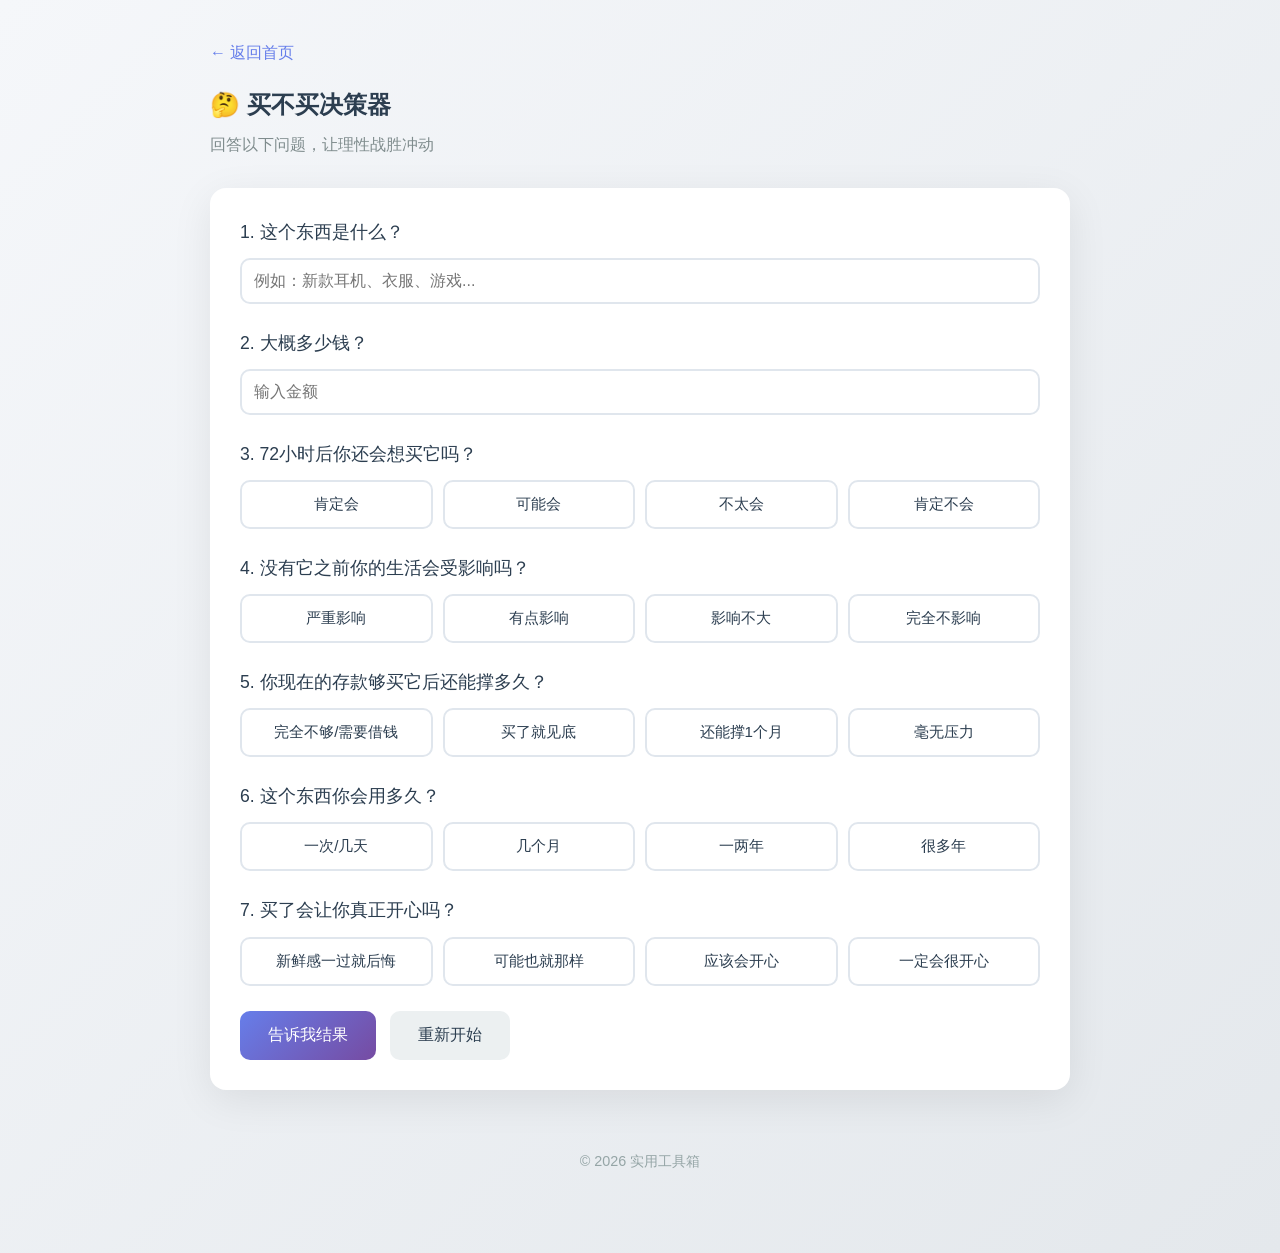
==== buy-or-not.html @ 36814bb4 "initial commit: 实用工具箱 MVP" ====
<!DOCTYPE html>
<html lang="zh-CN">
<head>
  <meta charset="UTF-8">
  <meta name="viewport" content="width=device-width, initial-scale=1.0">
  <title>买不买决策器 - 帮你理性消费</title>
  <link rel="stylesheet" href="style.css">
</head>
<body>
  <div class="container">
    <a href="index.html" class="back-link">← 返回首页</a>
    
    <div class="tool-header">
      <h2>🤔 买不买决策器</h2>
      <p>回答以下问题，让理性战胜冲动</p>
    </div>

    <div class="card">
      <div id="quiz-form">
        <div class="question">
          <p>1. 这个东西是什么？</p>
          <input type="text" id="item-name" placeholder="例如：新款耳机、衣服、游戏...">
        </div>

        <div class="question">
          <p>2. 大概多少钱？</p>
          <input type="number" id="price" placeholder="输入金额" min="0">
        </div>

        <div class="question">
          <p>3. 72小时后你还会想买它吗？</p>
          <div class="options" data-question="q1">
            <button class="option-btn" data-value="3">肯定会</button>
            <button class="option-btn" data-value="1">可能会</button>
            <button class="option-btn" data-value="-1">不太会</button>
            <button class="option-btn" data-value="-3">肯定不会</button>
          </div>
        </div>

        <div class="question">
          <p>4. 没有它之前你的生活会受影响吗？</p>
          <div class="options" data-question="q2">
            <button class="option-btn" data-value="3">严重影响</button>
            <button class="option-btn" data-value="1">有点影响</button>
            <button class="option-btn" data-value="-1">影响不大</button>
            <button class="option-btn" data-value="-3">完全不影响</button>
          </div>
        </div>

        <div class="question">
          <p>5. 你现在的存款够买它后还能撑多久？</p>
          <div class="options" data-question="q3">
            <button class="option-btn" data-value="-3">完全不够/需要借钱</button>
            <button class="option-btn" data-value="-1">买了就见底</button>
            <button class="option-btn" data-value="1">还能撑1个月</button>
            <button class="option-btn" data-value="3">毫无压力</button>
          </div>
        </div>

        <div class="question">
          <p>6. 这个东西你会用多久？</p>
          <div class="options" data-question="q4">
            <button class="option-btn" data-value="-3">一次/几天</button>
            <button class="option-btn" data-value="-1">几个月</button>
            <button class="option-btn" data-value="1">一两年</button>
            <button class="option-btn" data-value="3">很多年</button>
          </div>
        </div>

        <div class="question">
          <p>7. 买了会让你真正开心吗？</p>
          <div class="options" data-question="q5">
            <button class="option-btn" data-value="-3">新鲜感一过就后悔</button>
            <button class="option-btn" data-value="-1">可能也就那样</button>
            <button class="option-btn" data-value="1">应该会开心</button>
            <button class="option-btn" data-value="3">一定会很开心</button>
          </div>
        </div>

        <button class="btn" onclick="calculateResult()">告诉我结果</button>
        <button class="btn btn-secondary" onclick="resetQuiz()" style="margin-left: 10px;">重新开始</button>
      </div>

      <div id="result" style="display: none;">
        <h3 style="margin-bottom: 15px;">📊 分析结果</h3>
        <div id="result-content"></div>
        <button class="btn" onclick="resetQuiz()" style="margin-top: 20px;">再测一次</button>
      </div>
    </div>

    <footer>
      <p>© 2026 实用工具箱</p>
    </footer>
  </div>

  <script>
    let answers = {};

    document.querySelectorAll('.option-btn').forEach(btn => {
      btn.addEventListener('click', function() {
        const question = this.parentElement.getAttribute('data-question');
        this.parentElement.querySelectorAll('.option-btn').forEach(b => b.classList.remove('selected'));
        this.classList.add('selected');
        answers[question] = parseInt(this.getAttribute('data-value'));
      });
    });

    function calculateResult() {
      const name = document.getElementById('item-name').value || '这件东西';
      const price = parseFloat(document.getElementById('price').value) || 0;
      
      if (Object.keys(answers).length < 5) {
        alert('请回答所有问题哦～');
        return;
      }

      const total = answers.q1 + answers.q2 + answers.q3 + answers.q4 + answers.q5;
      let resultHTML = '';

      if (total >= 10) {
        resultHTML = `
          <div class="result-box">
            <h3>✅ 买！</h3>
            <p>经过理性分析，<strong>${name}</strong>${price > 0 ? `（价值 ¥${price}）` : ''}值得你购买！</p>
            <p style="margin-top:10px;">你对它的需求是真实的，经济也能承受，而且它会给你带来长期价值。</p>
          </div>
        `;
      } else if (total >= 5) {
        resultHTML = `
          <div class="result-box">
            <h3>🤔 可以等等看</h3>
            <p><strong>${name}</strong>${price > 0 ? `（价值 ¥${price}）` : ''}可以再考虑一下。</p>
            <p style="margin-top:10px;">建议：再等一周看看，如果到时还想买，而且经济允许，那就买吧。</p>
          </div>
        `;
      } else if (total >= 0) {
        resultHTML = `
          <div class="result-box">
            <h3>⚠️ 三思而后行</h3>
            <p><strong>${name}</strong>${price > 0 ? `（价值 ¥${price}）` : ''}可能不是必须的。</p>
            <p style="margin-top:10px;">问问自己：没有它之前的日子是怎么过的？真的需要改变吗？</p>
          </div>
        `;
      } else {
        resultHTML = `
          <div class="result-box">
            <h3>❌ 别买！</h3>
            <p><strong>${name}</strong>${price > 0 ? `（价值 ¥${price}）` : ''}大概率会让你后悔的。</p>
            <p style="margin-top:10px;">把钱要花在真正让你长期开心的事情上，这个显然不是。省下这笔钱，你会感谢自己的。</p>
          </div>
        `;
      }

      document.getElementById('quiz-form').style.display = 'none';
      document.getElementById('result').style.display = 'block';
      document.getElementById('result-content').innerHTML = resultHTML;
    }

    function resetQuiz() {
      answers = {};
      document.querySelectorAll('.option-btn').forEach(btn => btn.classList.remove('selected'));
      document.getElementById('item-name').value = '';
      document.getElementById('price').value = '';
      document.getElementById('quiz-form').style.display = 'block';
      document.getElementById('result').style.display = 'none';
    }
  </script>
</body>
</html>
---- style.css ----
* {
  margin: 0;
  padding: 0;
  box-sizing: border-box;
}

body {
  font-family: -apple-system, BlinkMacSystemFont, 'Segoe UI', 'PingFang SC', 'Hiragino Sans GB', 'Microsoft YaHei', sans-serif;
  background: linear-gradient(135deg, #f5f7fa 0%, #e4e8ec 100%);
  min-height: 100vh;
  color: #2c3e50;
  line-height: 1.6;
}

.container {
  max-width: 900px;
  margin: 0 auto;
  padding: 40px 20px;
}

header {
  text-align: center;
  margin-bottom: 50px;
}

header h1 {
  font-size: 2.5em;
  background: linear-gradient(135deg, #667eea 0%, #764ba2 100%);
  -webkit-background-clip: text;
  -webkit-text-fill-color: transparent;
  background-clip: text;
  margin-bottom: 10px;
}

header p {
  color: #7f8c8d;
  font-size: 1.1em;
}

.card {
  background: white;
  border-radius: 16px;
  padding: 30px;
  box-shadow: 0 10px 40px rgba(0, 0, 0, 0.08);
  margin-bottom: 20px;
}

.tool-grid {
  display: grid;
  grid-template-columns: repeat(auto-fit, minmax(260px, 1fr));
  gap: 20px;
  margin-top: 30px;
}

.tool-card {
  background: white;
  border-radius: 16px;
  padding: 25px;
  box-shadow: 0 4px 20px rgba(0, 0, 0, 0.06);
  text-decoration: none;
  color: inherit;
  transition: transform 0.2s, box-shadow 0.2s;
  cursor: pointer;
  display: block;
}

.tool-card:hover {
  transform: translateY(-4px);
  box-shadow: 0 8px 30px rgba(0, 0, 0, 0.12);
}

.tool-icon {
  font-size: 2.5em;
  margin-bottom: 12px;
}

.tool-card h3 {
  color: #2c3e50;
  margin-bottom: 8px;
  font-size: 1.2em;
}

.tool-card p {
  color: #7f8c8d;
  font-size: 0.95em;
}

.btn {
  background: linear-gradient(135deg, #667eea 0%, #764ba2 100%);
  color: white;
  border: none;
  padding: 14px 28px;
  border-radius: 10px;
  font-size: 1em;
  cursor: pointer;
  transition: transform 0.2s, box-shadow 0.2s;
  font-weight: 500;
}

.btn:hover {
  transform: translateY(-2px);
  box-shadow: 0 6px 20px rgba(102, 126, 234, 0.4);
}

.btn-secondary {
  background: #ecf0f1;
  color: #2c3e50;
}

.btn-secondary:hover {
  background: #bdc3c7;
  box-shadow: 0 6px 20px rgba(0, 0, 0, 0.1);
}

.question {
  margin-bottom: 25px;
}

.question p {
  font-size: 1.1em;
  margin-bottom: 12px;
  font-weight: 500;
}

.options {
  display: flex;
  flex-wrap: wrap;
  gap: 10px;
}

.option-btn {
  flex: 1;
  min-width: 120px;
  padding: 12px 20px;
  border: 2px solid #e0e6ed;
  background: white;
  border-radius: 10px;
  cursor: pointer;
  transition: all 0.2s;
  font-size: 0.95em;
  color: #2c3e50;
}

.option-btn:hover {
  border-color: #667eea;
  background: #f8f9ff;
}

.option-btn.selected {
  border-color: #667eea;
  background: #667eea;
  color: white;
}

input[type="text"], input[type="number"], input[type="date"], select, textarea {
  width: 100%;
  padding: 12px;
  border: 2px solid #e0e6ed;
  border-radius: 10px;
  font-size: 1em;
  transition: border-color 0.2s;
  font-family: inherit;
}

input:focus, select:focus, textarea:focus {
  outline: none;
  border-color: #667eea;
}

.result-box {
  background: linear-gradient(135deg, #f8f9ff 0%, #f0f2ff 100%);
  border-left: 4px solid #667eea;
  padding: 20px;
  border-radius: 10px;
  margin-top: 20px;
}

.result-box h3 {
  color: #667eea;
  margin-bottom: 10px;
}

.back-link {
  display: inline-block;
  color: #667eea;
  text-decoration: none;
  margin-bottom: 20px;
  font-weight: 500;
}

.back-link:hover {
  text-decoration: underline;
}

.tool-header {
  margin-bottom: 30px;
}

.tool-header h2 {
  color: #2c3e50;
  margin-bottom: 8px;
}

.tool-header p {
  color: #7f8c8d;
}

footer {
  text-align: center;
  padding: 40px 20px;
  color: #95a5a6;
  font-size: 0.9em;
}

.checklist-item {
  display: flex;
  align-items: center;
  padding: 12px;
  background: #f8f9fa;
  border-radius: 8px;
  margin-bottom: 8px;
}

.checklist-item input[type="checkbox"] {
  width: 20px;
  height: 20px;
  margin-right: 12px;
  cursor: pointer;
}

.checklist-item label {
  flex: 1;
  cursor: pointer;
}

.checklist-item.checked label {
  text-decoration: line-through;
  color: #95a5a6;
}

.progress-bar {
  background: #e0e6ed;
  border-radius: 10px;
  height: 8px;
  margin: 15px 0;
  overflow: hidden;
}

.progress-fill {
  background: linear-gradient(135deg, #667eea 0%, #764ba2 100%);
  height: 100%;
  transition: width 0.3s;
}

.tabs {
  display: flex;
  gap: 10px;
  margin-bottom: 25px;
  flex-wrap: wrap;
}

.tab-btn {
  padding: 10px 18px;
  background: #ecf0f1;
  border: none;
  border-radius: 8px;
  cursor: pointer;
  font-size: 0.95em;
  color: #2c3e50;
  transition: all 0.2s;
}

.tab-btn.active {
  background: linear-gradient(135deg, #667eea 0%, #764ba2 100%);
  color: white;
}

.gift-result {
  background: white;
  border-radius: 12px;
  padding: 20px;
  margin-top: 15px;
  box-shadow: 0 4px 15px rgba(0, 0, 0, 0.06);
}

.gift-result h4 {
  color: #2c3e50;
  margin-bottom: 8px;
}

.gift-result p {
  color: #7f8c8d;
  margin-bottom: 10px;
}

.coming-soon {
  opacity: 0.6;
  pointer-events: none;
}

.coming-soon-badge {
  display: inline-block;
  background: #f39c12;
  color: white;
  padding: 2px 8px;
  border-radius: 6px;
  font-size: 0.75em;
  margin-left: 8px;
}

@media (max-width: 600px) {
  .container {
    padding: 20px 15px;
  }
  
  header h1 {
    font-size: 1.8em;
  }
  
  .tool-grid {
    grid-template-columns: 1fr;
  }
  
  .card {
    padding: 20px;
  }
}
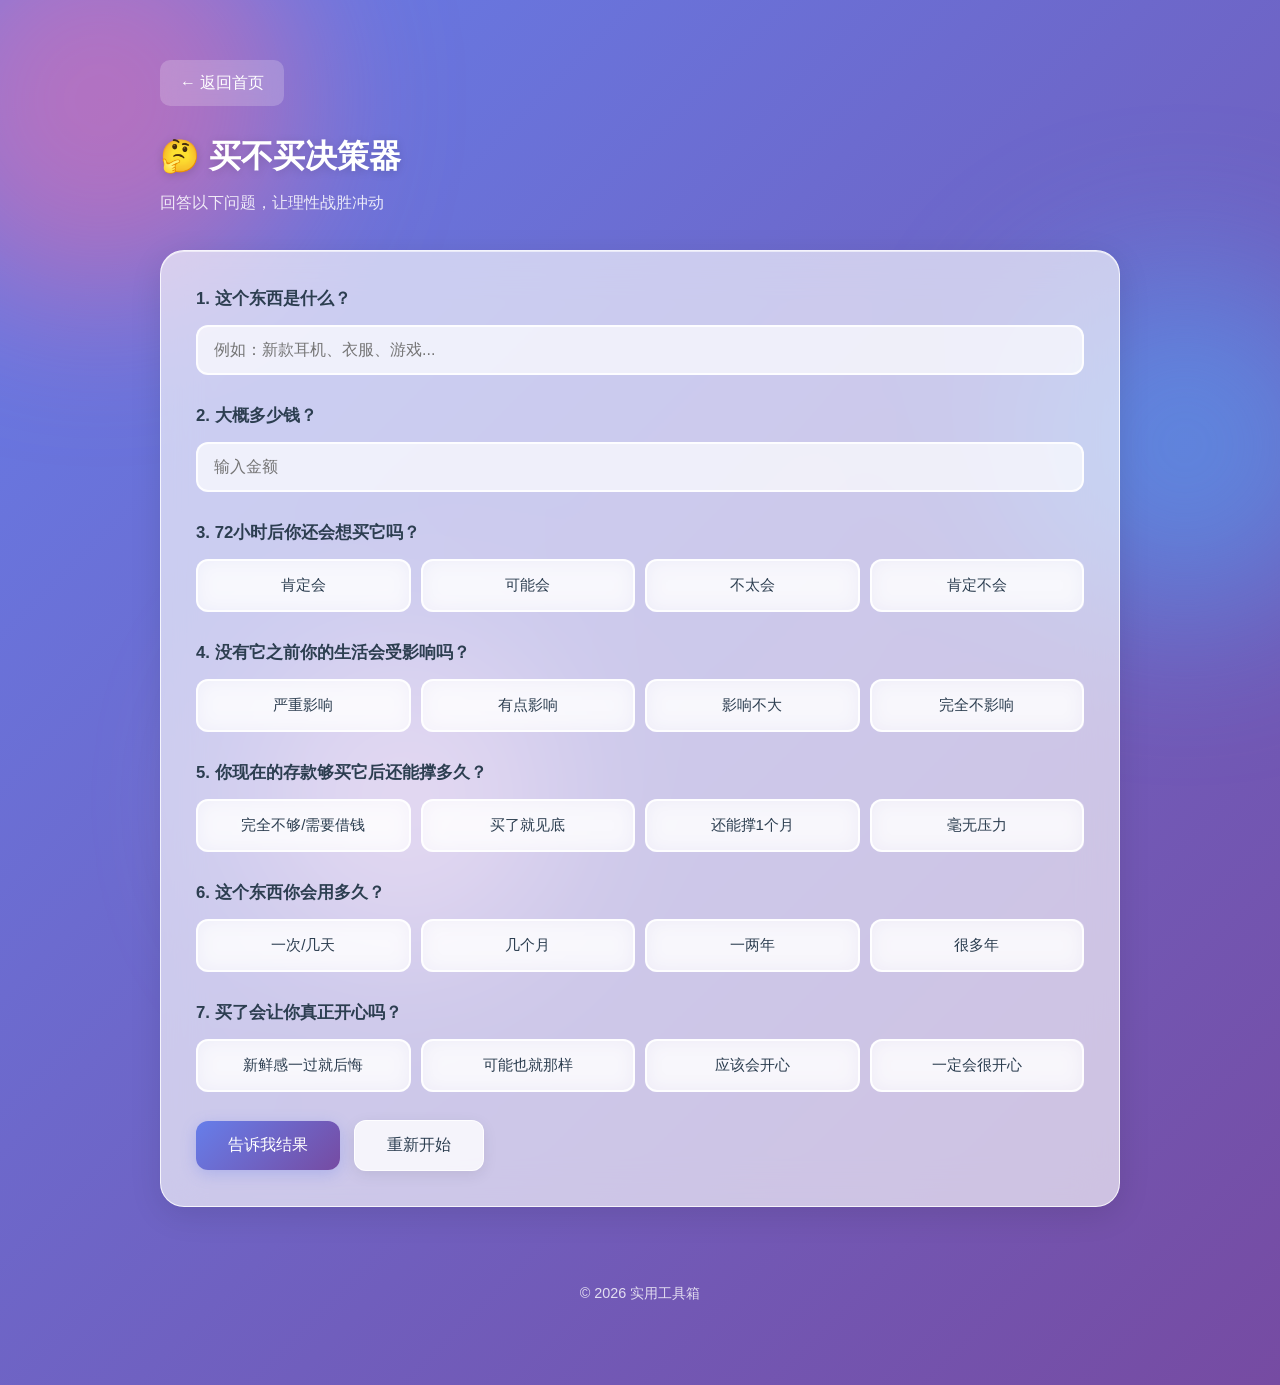
==== commit 6c422d79: "首页样式升级为玻璃拟态风格" ====
--- a/buy-or-not.html
+++ b/buy-or-not.html
@@ -7,6 +7,9 @@
   <link rel="stylesheet" href="style.css">
 </head>
 <body>
+  <div class="decoration-blob blob-1"></div>
+  <div class="decoration-blob blob-2"></div>
+  <div class="decoration-blob blob-3"></div>
   <div class="container">
     <a href="index.html" class="back-link">← 返回首页</a>
     
--- a/style.css
+++ b/style.css
@@ -6,82 +6,193 @@
 
 body {
   font-family: -apple-system, BlinkMacSystemFont, 'Segoe UI', 'PingFang SC', 'Hiragino Sans GB', 'Microsoft YaHei', sans-serif;
-  background: linear-gradient(135deg, #f5f7fa 0%, #e4e8ec 100%);
+  background: linear-gradient(135deg, #667eea 0%, #764ba2 25%, #f093fb 50%, #f5576c 75%, #4facfe 100%);
+  background-size: 400% 400%;
+  animation: gradientFlow 15s ease infinite;
   min-height: 100vh;
   color: #2c3e50;
   line-height: 1.6;
+  position: relative;
+  overflow-x: hidden;
+}
+
+@keyframes gradientFlow {
+  0% { background-position: 0% 50%; }
+  50% { background-position: 100% 50%; }
+  100% { background-position: 0% 50%; }
+}
+
+.decoration-blob {
+  position: fixed;
+  border-radius: 50%;
+  filter: blur(80px);
+  opacity: 0.5;
+  pointer-events: none;
+  z-index: 0;
+}
+
+.blob-1 {
+  width: 400px;
+  height: 400px;
+  background: #ff6b9d;
+  top: -100px;
+  left: -100px;
+  animation: float1 20s ease-in-out infinite;
+}
+
+.blob-2 {
+  width: 350px;
+  height: 350px;
+  background: #4facfe;
+  top: 30%;
+  right: -80px;
+  animation: float2 25s ease-in-out infinite;
+}
+
+.blob-3 {
+  width: 300px;
+  height: 300px;
+  background: #fbc2eb;
+  bottom: -50px;
+  left: 20%;
+  animation: float3 22s ease-in-out infinite;
+}
+
+@keyframes float1 {
+  0%, 100% { transform: translate(0, 0) scale(1); }
+  33% { transform: translate(50px, 80px) scale(1.1); }
+  66% { transform: translate(-30px, 60px) scale(0.95); }
+}
+
+@keyframes float2 {
+  0%, 100% { transform: translate(0, 0) scale(1); }
+  33% { transform: translate(-40px, 50px) scale(1.15); }
+  66% { transform: translate(60px, -30px) scale(0.9); }
+}
+
+@keyframes float3 {
+  0%, 100% { transform: translate(0, 0) scale(1); }
+  33% { transform: translate(30px, -60px) scale(1.1); }
+  66% { transform: translate(-50px, -20px) scale(0.95); }
 }
 
 .container {
-  max-width: 900px;
+  max-width: 1000px;
   margin: 0 auto;
-  padding: 40px 20px;
+  padding: 60px 20px;
+  position: relative;
+  z-index: 1;
 }
 
 header {
   text-align: center;
-  margin-bottom: 50px;
+  margin-bottom: 60px;
 }
 
 header h1 {
-  font-size: 2.5em;
-  background: linear-gradient(135deg, #667eea 0%, #764ba2 100%);
-  -webkit-background-clip: text;
-  -webkit-text-fill-color: transparent;
-  background-clip: text;
+  font-size: 3.2em;
+  color: white;
+  margin-bottom: 15px;
+  text-shadow: 0 4px 20px rgba(0, 0, 0, 0.15);
+  font-weight: 700;
+  letter-spacing: -0.5px;
+}
+
+header p {
+  color: rgba(255, 255, 255, 0.9);
+  font-size: 1.15em;
+  font-weight: 400;
+}
+
+.card {
+  background: rgba(255, 255, 255, 0.65);
+  backdrop-filter: blur(20px);
+  -webkit-backdrop-filter: blur(20px);
+  border: 1px solid rgba(255, 255, 255, 0.8);
+  border-radius: 24px;
+  padding: 35px;
+  box-shadow:
+    0 8px 32px rgba(0, 0, 0, 0.1),
+    inset 0 1px 0 rgba(255, 255, 255, 0.6);
+  margin-bottom: 25px;
+}
+
+.card h2 {
+  color: #2c3e50;
+  font-size: 1.5em;
+  margin-bottom: 8px;
+}
+
+.card > p {
+  color: #5a6c7d;
   margin-bottom: 10px;
-}
-
-header p {
-  color: #7f8c8d;
-  font-size: 1.1em;
-}
-
-.card {
-  background: white;
-  border-radius: 16px;
-  padding: 30px;
-  box-shadow: 0 10px 40px rgba(0, 0, 0, 0.08);
-  margin-bottom: 20px;
 }
 
 .tool-grid {
   display: grid;
-  grid-template-columns: repeat(auto-fit, minmax(260px, 1fr));
+  grid-template-columns: repeat(auto-fit, minmax(280px, 1fr));
   gap: 20px;
   margin-top: 30px;
 }
 
 .tool-card {
-  background: white;
-  border-radius: 16px;
-  padding: 25px;
-  box-shadow: 0 4px 20px rgba(0, 0, 0, 0.06);
+  background: rgba(255, 255, 255, 0.75);
+  backdrop-filter: blur(15px);
+  -webkit-backdrop-filter: blur(15px);
+  border: 1px solid rgba(255, 255, 255, 0.9);
+  border-radius: 20px;
+  padding: 30px 25px;
+  box-shadow:
+    0 8px 25px rgba(0, 0, 0, 0.08),
+    inset 0 1px 0 rgba(255, 255, 255, 0.8);
   text-decoration: none;
   color: inherit;
-  transition: transform 0.2s, box-shadow 0.2s;
+  transition: all 0.3s cubic-bezier(0.4, 0, 0.2, 1);
   cursor: pointer;
   display: block;
+  position: relative;
+  overflow: hidden;
+}
+
+.tool-card::before {
+  content: '';
+  position: absolute;
+  top: 0;
+  left: 0;
+  right: 0;
+  height: 4px;
+  background: linear-gradient(90deg, #667eea, #764ba2, #f093fb);
+  opacity: 0;
+  transition: opacity 0.3s;
 }
 
 .tool-card:hover {
-  transform: translateY(-4px);
-  box-shadow: 0 8px 30px rgba(0, 0, 0, 0.12);
+  transform: translateY(-6px);
+  box-shadow:
+    0 15px 40px rgba(0, 0, 0, 0.12),
+    inset 0 1px 0 rgba(255, 255, 255, 0.8);
+  background: rgba(255, 255, 255, 0.9);
+}
+
+.tool-card:hover::before {
+  opacity: 1;
 }
 
 .tool-icon {
-  font-size: 2.5em;
-  margin-bottom: 12px;
+  font-size: 3em;
+  margin-bottom: 15px;
+  display: block;
 }
 
 .tool-card h3 {
   color: #2c3e50;
   margin-bottom: 8px;
-  font-size: 1.2em;
+  font-size: 1.25em;
+  font-weight: 600;
 }
 
 .tool-card p {
-  color: #7f8c8d;
+  color: #5a6c7d;
   font-size: 0.95em;
 }
 
@@ -89,37 +200,41 @@
   background: linear-gradient(135deg, #667eea 0%, #764ba2 100%);
   color: white;
   border: none;
-  padding: 14px 28px;
-  border-radius: 10px;
+  padding: 14px 32px;
+  border-radius: 12px;
   font-size: 1em;
   cursor: pointer;
-  transition: transform 0.2s, box-shadow 0.2s;
+  transition: all 0.3s;
   font-weight: 500;
+  box-shadow: 0 4px 15px rgba(102, 126, 234, 0.3);
 }
 
 .btn:hover {
   transform: translateY(-2px);
-  box-shadow: 0 6px 20px rgba(102, 126, 234, 0.4);
+  box-shadow: 0 8px 25px rgba(102, 126, 234, 0.4);
 }
 
 .btn-secondary {
-  background: #ecf0f1;
-  color: #2c3e50;
+  background: rgba(255, 255, 255, 0.8);
+  color: #2c3e50;
+  border: 1px solid rgba(255, 255, 255, 0.9);
+  box-shadow: 0 4px 15px rgba(0, 0, 0, 0.08);
 }
 
 .btn-secondary:hover {
-  background: #bdc3c7;
-  box-shadow: 0 6px 20px rgba(0, 0, 0, 0.1);
+  background: white;
+  box-shadow: 0 6px 20px rgba(0, 0, 0, 0.12);
 }
 
 .question {
-  margin-bottom: 25px;
+  margin-bottom: 28px;
 }
 
 .question p {
-  font-size: 1.1em;
+  font-size: 1.05em;
   margin-bottom: 12px;
-  font-weight: 500;
+  font-weight: 600;
+  color: #2c3e50;
 }
 
 .options {
@@ -130,107 +245,154 @@
 
 .option-btn {
   flex: 1;
-  min-width: 120px;
-  padding: 12px 20px;
-  border: 2px solid #e0e6ed;
-  background: white;
-  border-radius: 10px;
+  min-width: 130px;
+  padding: 14px 20px;
+  border: 2px solid rgba(255, 255, 255, 0.9);
+  background: rgba(255, 255, 255, 0.6);
+  backdrop-filter: blur(10px);
+  border-radius: 12px;
   cursor: pointer;
   transition: all 0.2s;
   font-size: 0.95em;
   color: #2c3e50;
+  font-weight: 500;
 }
 
 .option-btn:hover {
   border-color: #667eea;
-  background: #f8f9ff;
+  background: rgba(255, 255, 255, 0.85);
+  transform: translateY(-2px);
 }
 
 .option-btn.selected {
   border-color: #667eea;
-  background: #667eea;
+  background: linear-gradient(135deg, #667eea 0%, #764ba2 100%);
   color: white;
+  box-shadow: 0 4px 15px rgba(102, 126, 234, 0.3);
 }
 
 input[type="text"], input[type="number"], input[type="date"], select, textarea {
   width: 100%;
-  padding: 12px;
-  border: 2px solid #e0e6ed;
-  border-radius: 10px;
+  padding: 14px 16px;
+  border: 2px solid rgba(255, 255, 255, 0.9);
+  background: rgba(255, 255, 255, 0.7);
+  border-radius: 12px;
   font-size: 1em;
-  transition: border-color 0.2s;
+  transition: all 0.2s;
   font-family: inherit;
+  color: #2c3e50;
 }
 
 input:focus, select:focus, textarea:focus {
   outline: none;
   border-color: #667eea;
+  background: white;
+  box-shadow: 0 0 0 4px rgba(102, 126, 234, 0.15);
+}
+
+select {
+  cursor: pointer;
+  appearance: none;
+  background-image: url("data:image/svg+xml,%3Csvg xmlns='http://www.w3.org/2000/svg' width='12' height='12' viewBox='0 0 12 12'%3E%3Cpath fill='%23667eea' d='M6 9L1 4h10z'/%3E%3C/svg%3E");
+  background-repeat: no-repeat;
+  background-position: right 16px center;
+  padding-right: 40px;
 }
 
 .result-box {
-  background: linear-gradient(135deg, #f8f9ff 0%, #f0f2ff 100%);
+  background: rgba(255, 255, 255, 0.8);
+  backdrop-filter: blur(10px);
   border-left: 4px solid #667eea;
-  padding: 20px;
-  border-radius: 10px;
-  margin-top: 20px;
+  padding: 24px;
+  border-radius: 16px;
+  margin-top: 25px;
+  box-shadow: 0 4px 20px rgba(0, 0, 0, 0.06);
 }
 
 .result-box h3 {
   color: #667eea;
-  margin-bottom: 10px;
+  margin-bottom: 12px;
+  font-size: 1.3em;
+}
+
+.result-box p {
+  color: #5a6c7d;
+  margin-bottom: 8px;
 }
 
 .back-link {
   display: inline-block;
-  color: #667eea;
+  color: white;
   text-decoration: none;
-  margin-bottom: 20px;
+  margin-bottom: 25px;
   font-weight: 500;
+  background: rgba(255, 255, 255, 0.2);
+  padding: 10px 20px;
+  border-radius: 10px;
+  backdrop-filter: blur(10px);
+  transition: all 0.2s;
 }
 
 .back-link:hover {
-  text-decoration: underline;
+  background: rgba(255, 255, 255, 0.3);
+  transform: translateX(-4px);
 }
 
 .tool-header {
-  margin-bottom: 30px;
+  margin-bottom: 35px;
 }
 
 .tool-header h2 {
-  color: #2c3e50;
+  color: white;
+  font-size: 2em;
   margin-bottom: 8px;
+  text-shadow: 0 2px 10px rgba(0, 0, 0, 0.15);
 }
 
 .tool-header p {
-  color: #7f8c8d;
+  color: rgba(255, 255, 255, 0.85);
 }
 
 footer {
   text-align: center;
-  padding: 40px 20px;
-  color: #95a5a6;
+  padding: 50px 20px 20px;
+  color: rgba(255, 255, 255, 0.8);
   font-size: 0.9em;
 }
 
 .checklist-item {
   display: flex;
   align-items: center;
-  padding: 12px;
-  background: #f8f9fa;
-  border-radius: 8px;
-  margin-bottom: 8px;
+  padding: 14px 16px;
+  background: rgba(255, 255, 255, 0.6);
+  border-radius: 12px;
+  margin-bottom: 10px;
+  transition: all 0.2s;
+  cursor: pointer;
+}
+
+.checklist-item:hover {
+  background: rgba(255, 255, 255, 0.9);
+  transform: translateX(4px);
 }
 
 .checklist-item input[type="checkbox"] {
-  width: 20px;
-  height: 20px;
-  margin-right: 12px;
-  cursor: pointer;
+  width: 22px;
+  height: 22px;
+  margin-right: 14px;
+  cursor: pointer;
+  accent-color: #667eea;
 }
 
 .checklist-item label {
   flex: 1;
   cursor: pointer;
+  font-weight: 500;
+  color: #2c3e50;
+}
+
+.checklist-item.checked {
+  background: rgba(102, 126, 234, 0.1);
 }
 
 .checklist-item.checked label {
@@ -239,89 +401,128 @@
 }
 
 .progress-bar {
-  background: #e0e6ed;
-  border-radius: 10px;
-  height: 8px;
-  margin: 15px 0;
+  background: rgba(255, 255, 255, 0.4);
+  border-radius: 12px;
+  height: 10px;
+  margin: 15px 0 25px;
   overflow: hidden;
+  box-shadow: inset 0 2px 4px rgba(0, 0, 0, 0.06);
 }
 
 .progress-fill {
-  background: linear-gradient(135deg, #667eea 0%, #764ba2 100%);
+  background: linear-gradient(90deg, #667eea, #764ba2, #f093fb);
   height: 100%;
-  transition: width 0.3s;
+  transition: width 0.5s cubic-bezier(0.4, 0, 0.2, 1);
+  box-shadow: 0 2px 10px rgba(102, 126, 234, 0.4);
 }
 
 .tabs {
   display: flex;
   gap: 10px;
-  margin-bottom: 25px;
+  margin-bottom: 30px;
   flex-wrap: wrap;
 }
 
 .tab-btn {
-  padding: 10px 18px;
-  background: #ecf0f1;
-  border: none;
-  border-radius: 8px;
+  padding: 12px 22px;
+  background: rgba(255, 255, 255, 0.5);
+  border: 1px solid rgba(255, 255, 255, 0.7);
+  border-radius: 12px;
   cursor: pointer;
   font-size: 0.95em;
   color: #2c3e50;
   transition: all 0.2s;
+  backdrop-filter: blur(10px);
+  font-weight: 500;
+}
+
+.tab-btn:hover {
+  background: rgba(255, 255, 255, 0.7);
+  transform: translateY(-2px);
 }
 
 .tab-btn.active {
   background: linear-gradient(135deg, #667eea 0%, #764ba2 100%);
   color: white;
+  border-color: transparent;
+  box-shadow: 0 4px 15px rgba(102, 126, 234, 0.3);
 }
 
 .gift-result {
-  background: white;
-  border-radius: 12px;
-  padding: 20px;
-  margin-top: 15px;
-  box-shadow: 0 4px 15px rgba(0, 0, 0, 0.06);
+  background: rgba(255, 255, 255, 0.7);
+  border-radius: 16px;
+  padding: 22px;
+  margin-top: 18px;
+  box-shadow: 0 4px 20px rgba(0, 0, 0, 0.06);
+  border: 1px solid rgba(255, 255, 255, 0.8);
+  transition: all 0.2s;
+}
+
+.gift-result:hover {
+  transform: translateY(-2px);
+  box-shadow: 0 8px 25px rgba(0, 0, 0, 0.1);
 }
 
 .gift-result h4 {
   color: #2c3e50;
   margin-bottom: 8px;
+  font-size: 1.15em;
 }
 
 .gift-result p {
-  color: #7f8c8d;
+  color: #5a6c7d;
   margin-bottom: 10px;
 }
 
 .coming-soon {
-  opacity: 0.6;
+  opacity: 0.5;
   pointer-events: none;
 }
 
 .coming-soon-badge {
   display: inline-block;
-  background: #f39c12;
-  color: white;
-  padding: 2px 8px;
-  border-radius: 6px;
+  background: rgba(255, 255, 255, 0.9);
+  color: #667eea;
+  padding: 4px 12px;
+  border-radius: 20px;
   font-size: 0.75em;
   margin-left: 8px;
+  font-weight: 600;
+  border: 1px solid rgba(102, 126, 234, 0.3);
 }
 
 @media (max-width: 600px) {
   .container {
-    padding: 20px 15px;
-  }
-  
+    padding: 30px 15px;
+  }
+
+  header {
+    margin-bottom: 40px;
+  }
+
   header h1 {
-    font-size: 1.8em;
-  }
-  
+    font-size: 2.2em;
+  }
+
+  .card {
+    padding: 25px 20px;
+    border-radius: 20px;
+  }
+
   .tool-grid {
     grid-template-columns: 1fr;
-  }
-  
-  .card {
-    padding: 20px;
-  }
-}
+    gap: 15px;
+  }
+
+  .tool-card {
+    padding: 25px 20px;
+  }
+
+  .tool-icon {
+    font-size: 2.5em;
+  }
+
+  .decoration-blob {
+    opacity: 0.3;
+  }
+}
